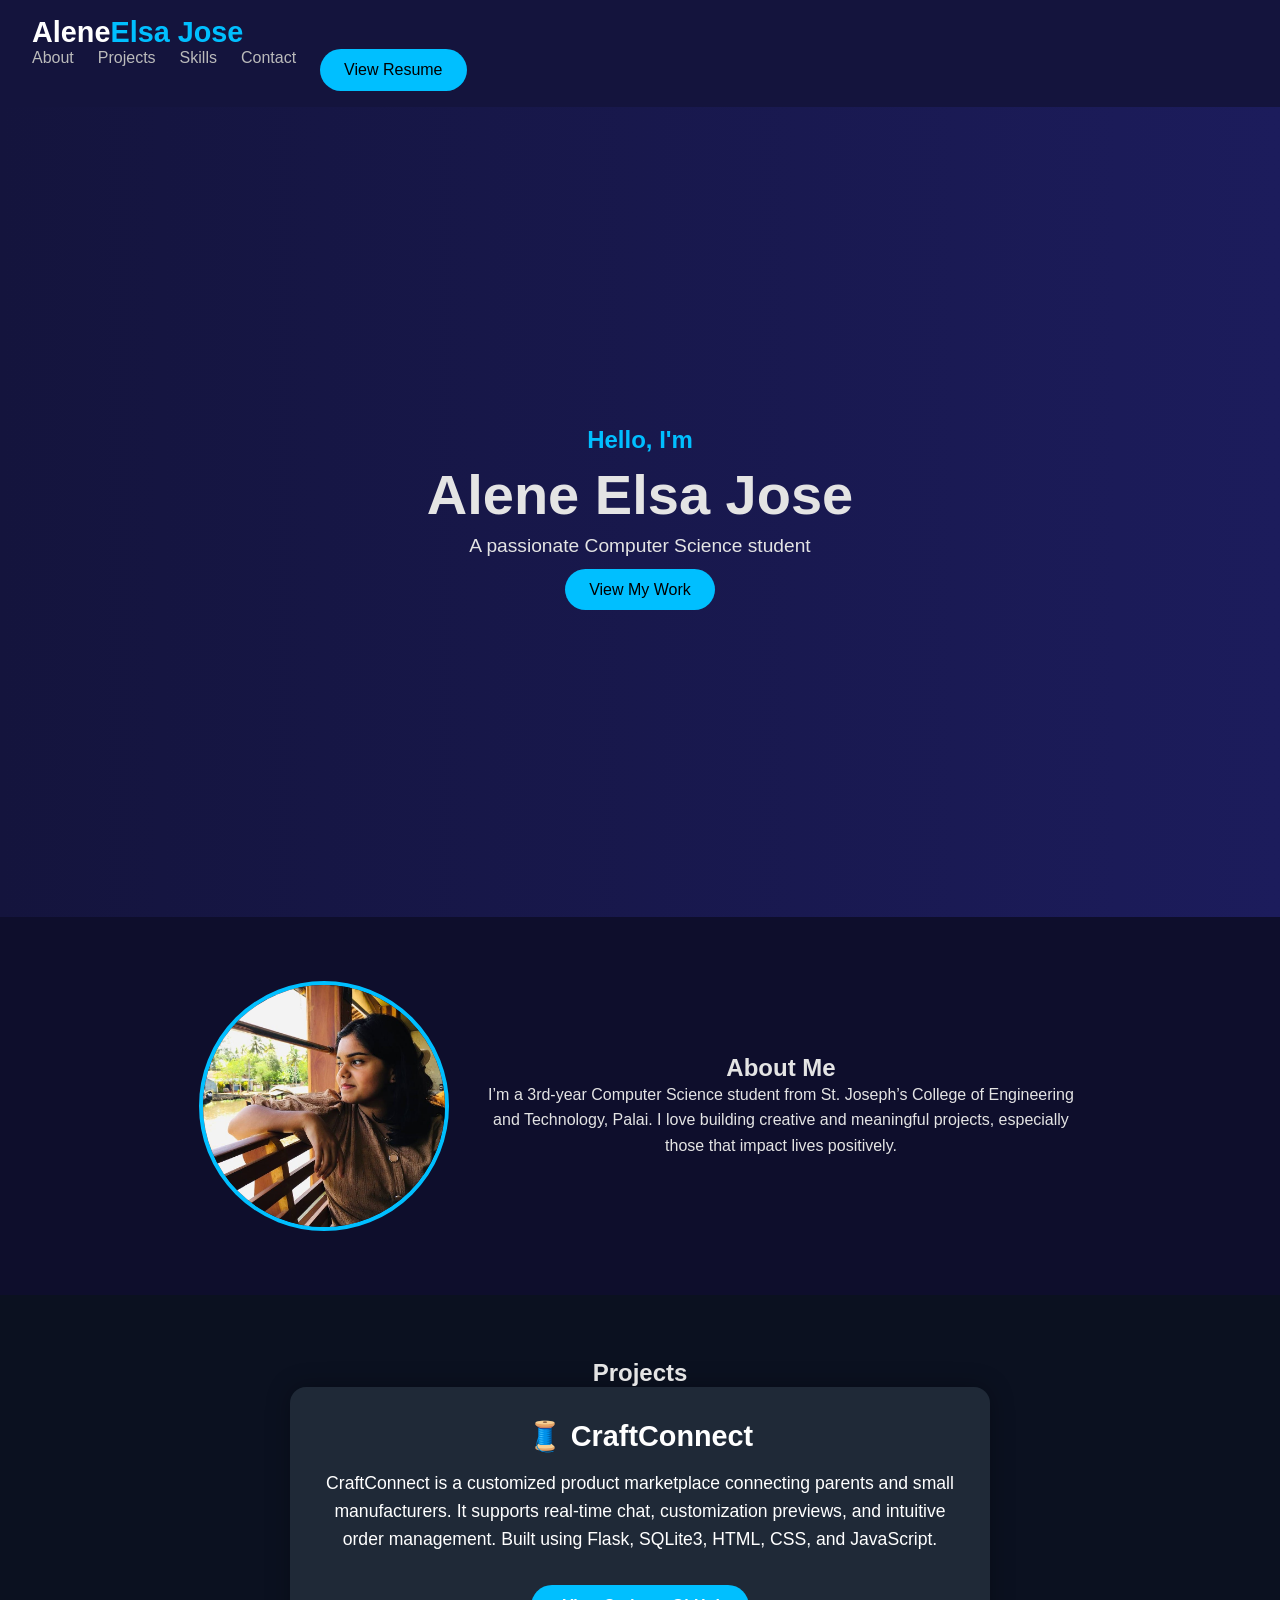
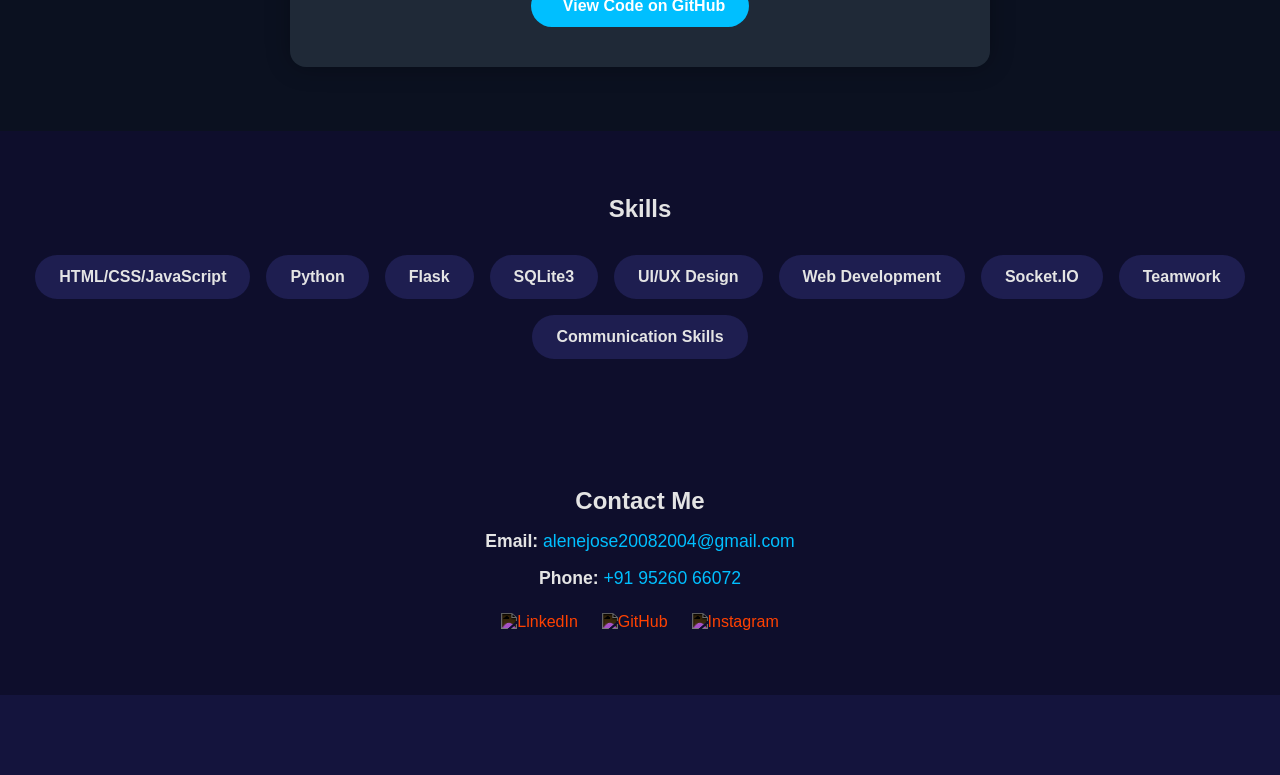
==== index.html @ 83b0acbc "Add files via upload" ====
<!DOCTYPE html>
<html lang="en">
<head>
  <meta charset="UTF-8" />
  <meta name="viewport" content="width=device-width, initial-scale=1.0" />
  <title>Alene Elsa Jose| Portfolio</title>
  <link rel="stylesheet" href="style.css" />
  <script src="script.js" defer></script>
</head>
<body>

  <header>
    <nav>
      <h1>Alene<span>Elsa Jose</span></h1>
      <ul>
        <li><a href="#about">About</a></li>
        <li><a href="#projects">Projects</a></li>
        <li><a href="#skills">Skills</a></li>
        <li><a href="#contact">Contact</a></li>
        <a href="https://drive.google.com/file/d/1-S93CCtML5WO6zoN3Feo5lG9E2FnR4C9/view?usp=drive_link" target="_blank" class="btn resume-btn">
          <i class="fas fa-file-alt"></i> View Resume
        </a>
    
      </ul>
    </nav>
  </header>

  <section class="hero">
    <div class="hero-content">
      <h2>Hello, I'm</h2>
      <h1>Alene Elsa Jose</h1>
      <p>A passionate Computer Science student </p>
      <a href="#projects" class="btn">View My Work</a>
    </div>
  </section>

  <section id="about" class="section about">
    <div class="content">
      <img src="assests/profile.png" alt="Profile" />
      <div>
        <h2>About Me</h2>
        <p>I’m a 3rd-year Computer Science student from St. Joseph’s College of Engineering and Technology, Palai. I love building creative and meaningful projects, especially those that impact lives positively.</p>
      </div>
    </div>
  </section>

  <section id="projects" class="section projects">
    <h2>Projects</h2>
    <div class="project-card">
      <h3>🧵 CraftConnect</h3>
      <p>
        CraftConnect is a customized product marketplace connecting parents and small manufacturers.
        It supports real-time chat, customization previews, and intuitive order management. Built using Flask, SQLite3, HTML, CSS, and JavaScript.
      </p>
      <div class="project-buttons">
        <a href="https://github.com/aleneelsa/craftconnect_website" target="_blank" class="btn">
          <i class="fab fa-github"></i> View Code on GitHub
        </a>
        <!-- Optional: If hosted live -->
        <!-- <a href="https://your-live-link.com" target="_blank" class="btn">
          <i class="fas fa-globe"></i> Live Demo
        </a> -->
      </div>
    </div>
  </section>
  

  <section id="skills" class="section skills">
    <h2>Skills</h2>
    <ul>
      
      <li>HTML/CSS/JavaScript</li>
      <li>Python</li>

      <li>Flask</li>
      <li>SQLite3</li>
      <li>UI/UX Design</li>
      <li>Web Development</li>
      <li>Socket.IO</li>
      <li>Teamwork</li>
      <li>Communication Skills</li>

    </ul>
  </section>

  <section id="contact" class="section contact">
    <h2>Contact Me</h2>
    <div class="contact-info">
      <p><strong>Email:</strong> <a href="mailto:your-email@example.com">alenejose20082004@gmail.com</a></p>
      <p><strong>Phone:</strong> <a href="tel:+919999999999">+91 95260 66072</a></p>
      <div class="contact-icons">
        <a href="https://www.linkedin.com/in/alene-elsa-jose-287001280/" target="_blank" title="LinkedIn">
          <img src="https://cdn.jsdelivr.net/gh/simple-icons/simple-icons/icons/linkedin.svg" alt="LinkedIn" />
        </a>
        <a href="https://github.com/aleneelsa" target="_blank" title="GitHub">
          <img src="https://cdn.jsdelivr.net/gh/simple-icons/simple-icons/icons/github.svg" alt="GitHub" />
        </a>
        <a href="https://instagram.com/alene_ej" target="_blank" title="Instagram">
          <img src="https://cdn.jsdelivr.net/gh/simple-icons/simple-icons/icons/instagram.svg" alt="Instagram" />
        </a>
      </div>
    </div>
  </section>
  

  <footer>
   
    <div class="socials">
      
    </div>
  </footer>

</body>
</html>
---- style.css ----
* {
  margin: 0;
  padding: 0;
  box-sizing: border-box;
  font-family: 'Segoe UI', sans-serif;
}

body {
  background-color: #0e0e2c;
  color: #e4e4e4;
  scroll-behavior: smooth;
}

header {
  background: #14143d;
  padding: 1rem 2rem;
  display: flex;
  justify-content: space-between;
  align-items: center;
  position: sticky;
  top: 0;
  z-index: 1000;
}

nav h1 {
  font-size: 1.8rem;
  color: #fff;
}

nav h1 span {
  color: #00bfff;
}

nav ul {
  list-style: none;
  display: flex;
  gap: 1.5rem;
}

nav ul li a {
  text-decoration: none;
  color: #bbb;
  transition: 0.3s;
}

nav ul li a:hover {
  color: #00bfff;
}

.hero {
  display: flex;
  justify-content: center;
  align-items: center;
  height: 90vh;
  text-align: center;
  padding: 2rem;
  background: linear-gradient(to right, #14143d, #1c1c5c);
}

.hero-content h2 {
  font-size: 1.5rem;
  color: #00bfff;
}

.hero-content h1 {
  font-size: 3.5rem;
  margin: 0.5rem 0;
}

.hero-content p {
  font-size: 1.2rem;
  margin-bottom: 1.5rem;
}

.btn {
  background: #00bfff;
  padding: 0.75rem 1.5rem;
  color: #000;
  text-decoration: none;
  border-radius: 25px;
  transition: 0.3s;
}

.btn:hover {
  background: #009acc;
}

.section {
  padding: 4rem 2rem;
  text-align: center;
}

.about .content {
  display: flex;
  flex-wrap: wrap;
  justify-content: center;
  gap: 2rem;
  align-items: center;
}

.about img {
  width: 250px;
  height: 250px;
  border-radius: 50%;
  object-fit: cover;
  border: 4px solid #00bfff;
}

.about p {
  max-width: 600px;
  line-height: 1.6;
}

.section.projects {
  background: #0b1120;
  padding: 4rem 2rem;
  text-align: center;
}

.project-card {
  background: #1f2937;
  border-radius: 1rem;
  padding: 2rem;
  max-width: 700px;
  margin: auto;
  box-shadow: 0 0 25px rgba(0, 0, 0, 0.3);
  color: #fff;
}

.project-card h3 {
  font-size: 1.8rem;
  margin-bottom: 1rem;
}

.project-card p {
  font-size: 1.1rem;
  margin-bottom: 1.5rem;
  line-height: 1.6;
}

.project-buttons .btn {
  display: inline-block;
  margin: 0.5rem;
  padding: 0.75rem 1.5rem;
  background: #00bfff;
  color: #fff;
  border-radius: 30px;
  font-weight: bold;
  text-decoration: none;
  transition: background 0.3s;
}

.project-buttons .btn:hover {
  background: #007acc;
}

.project-buttons i {
  margin-right: 8px;
}


.skills ul {
  list-style: none;
  display: flex;
  flex-wrap: wrap;
  justify-content: center;
  gap: 1rem;
  margin-top: 2rem;
}

.skills li {
  background: #1e1e50;
  padding: 0.8rem 1.5rem;
  border-radius: 25px;
  font-weight: bold;
}

.contact form {
  display: flex;
  flex-direction: column;
  gap: 1rem;
  max-width: 500px;
  margin: 2rem auto;
}

.contact input, .contact textarea {
  padding: 0.75rem;
  border: none;
  border-radius: 8px;
  outline: none;
}

.contact button {
  background: #00bfff;
  color: #000;
  border: none;
  padding: 0.75rem;
  border-radius: 8px;
  font-weight: bold;
  cursor: pointer;
  transition: 0.3s;
}

.contact button:hover {
  background: #009acc;
}

footer {
  padding: 2rem;
  background: #14143d;
  text-align: center;
}

.socials {
  margin-top: 1rem;
}

.socials a {
  margin: 0 1rem;
  color: #00bfff;
  text-decoration: none;
}

.contact-info p {
  margin: 1rem 0;
  font-size: 1.1rem;
}

.contact-info a {
  color: #00bfff;
  text-decoration: none;
}

.contact-icons {
  margin-top: 1.5rem;
  display: flex;
  justify-content: center;
  gap: 1.5rem;
}

.contact-icons a img {
  width: 35px;
  height: 35px;
  filter: invert(100%);
  transition: transform 0.3s, filter 0.3s;
}

.contact-icons a:hover img {
  transform: scale(1.2);
  filter: invert(56%) sepia(80%) saturate(2763%) hue-rotate(171deg) brightness(104%) contrast(101%);
}
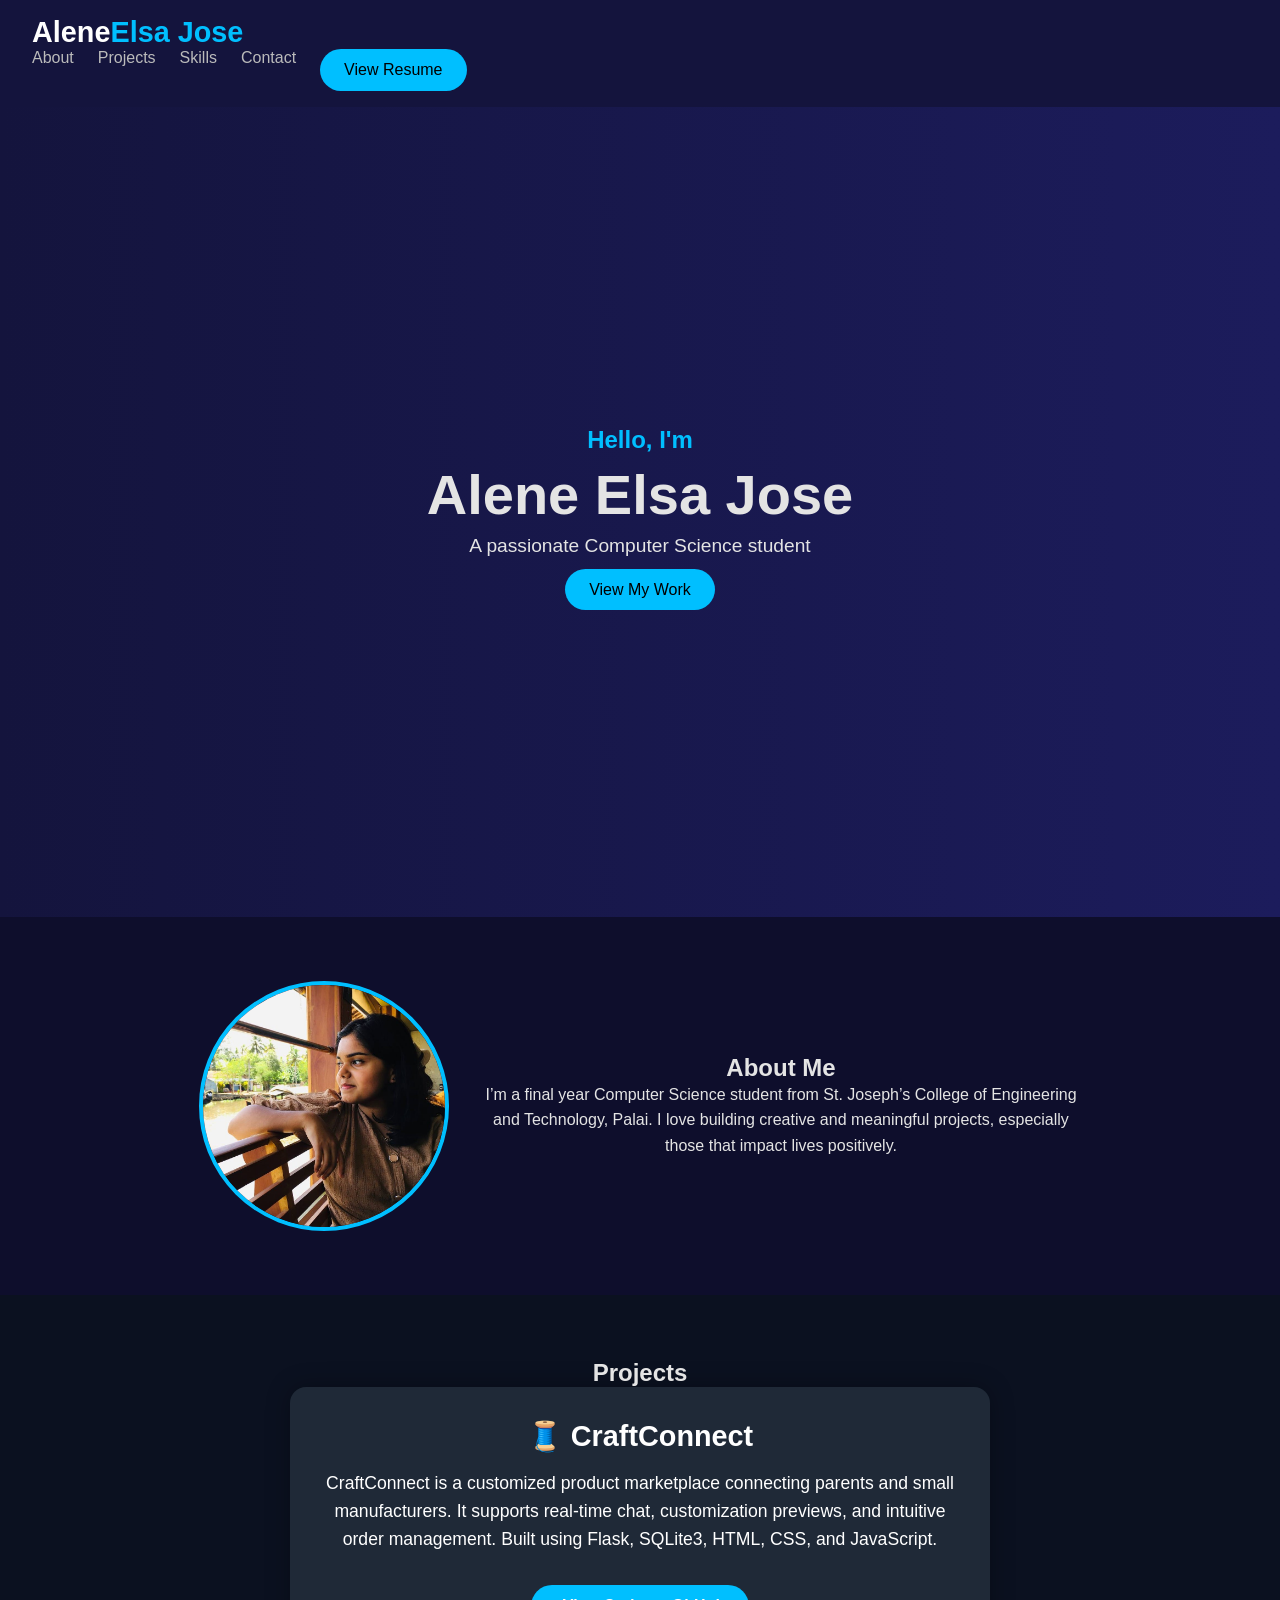
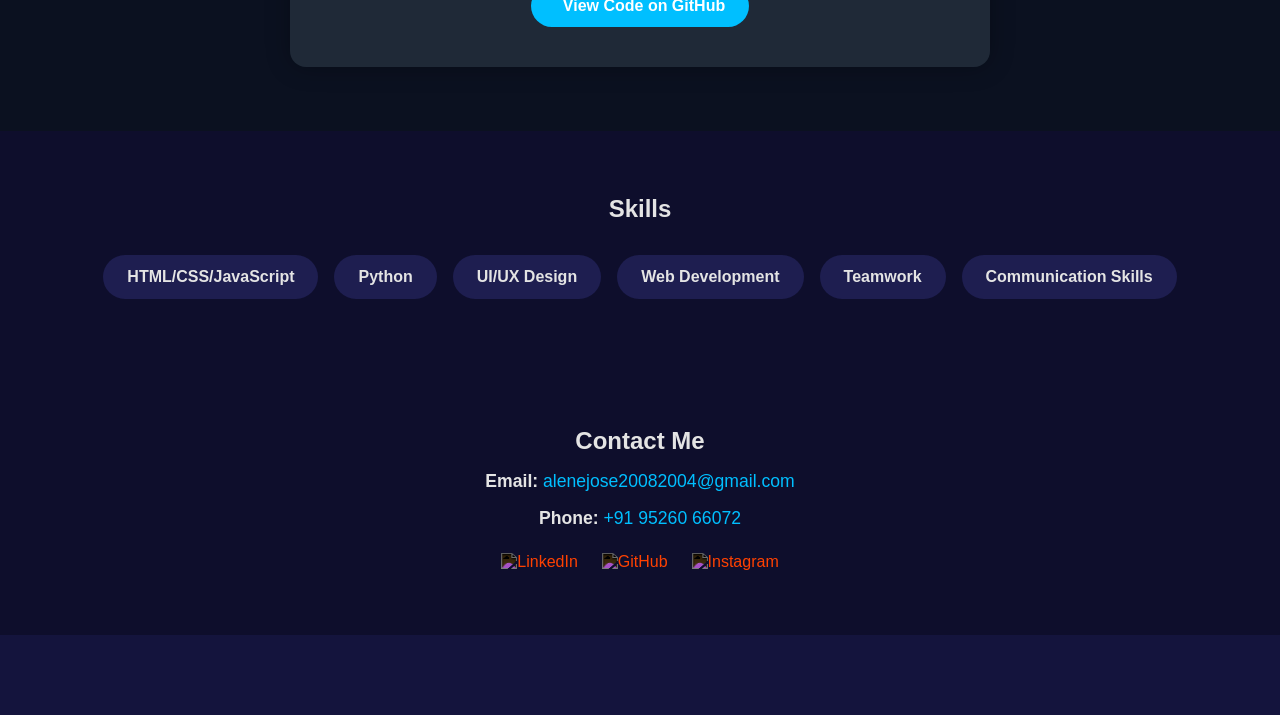
==== commit e5116250: "Update index.html" ====
--- a/index.html
+++ b/index.html
@@ -39,7 +39,7 @@
       <img src="assests/profile.png" alt="Profile" />
       <div>
         <h2>About Me</h2>
-        <p>I’m a 3rd-year Computer Science student from St. Joseph’s College of Engineering and Technology, Palai. I love building creative and meaningful projects, especially those that impact lives positively.</p>
+        <p>I’m a final year Computer Science student from St. Joseph’s College of Engineering and Technology, Palai. I love building creative and meaningful projects, especially those that impact lives positively.</p>
       </div>
     </div>
   </section>
@@ -71,12 +71,8 @@
       
       <li>HTML/CSS/JavaScript</li>
       <li>Python</li>
-
-      <li>Flask</li>
-      <li>SQLite3</li>
       <li>UI/UX Design</li>
       <li>Web Development</li>
-      <li>Socket.IO</li>
       <li>Teamwork</li>
       <li>Communication Skills</li>
 
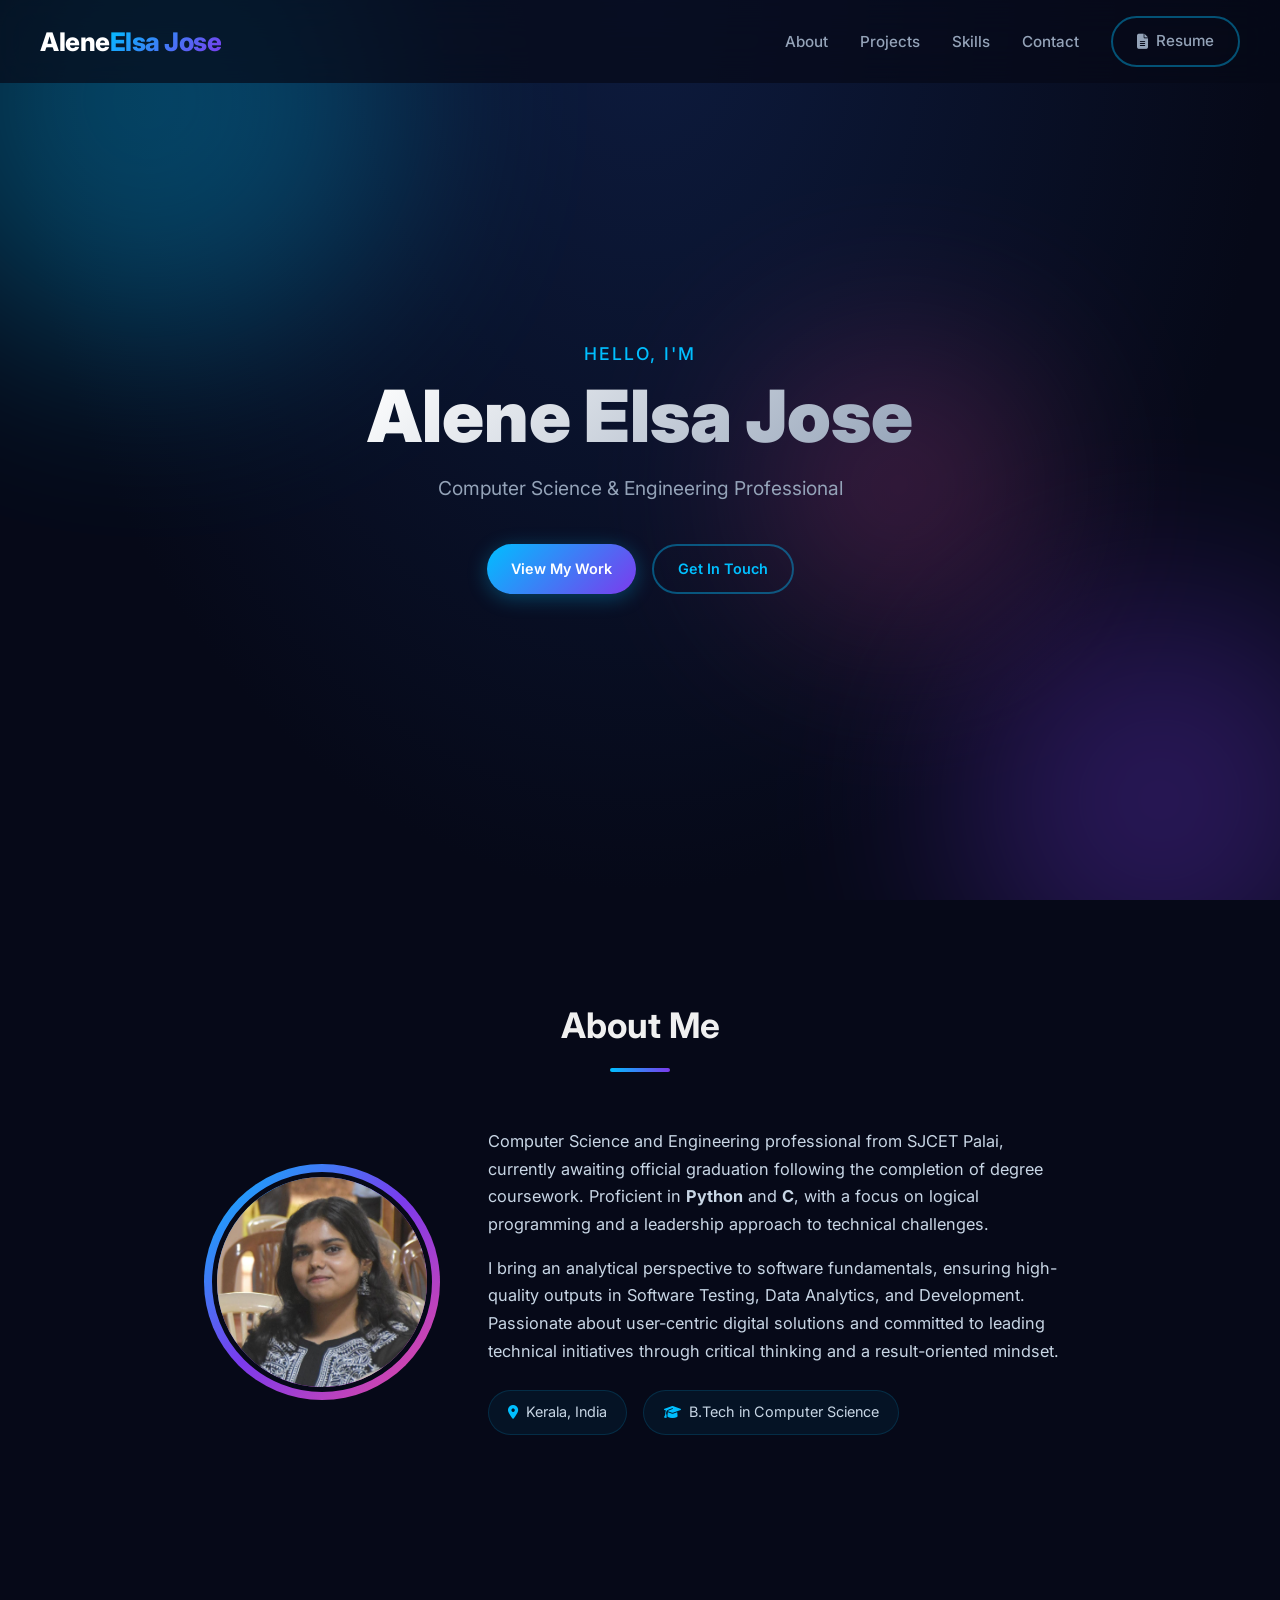
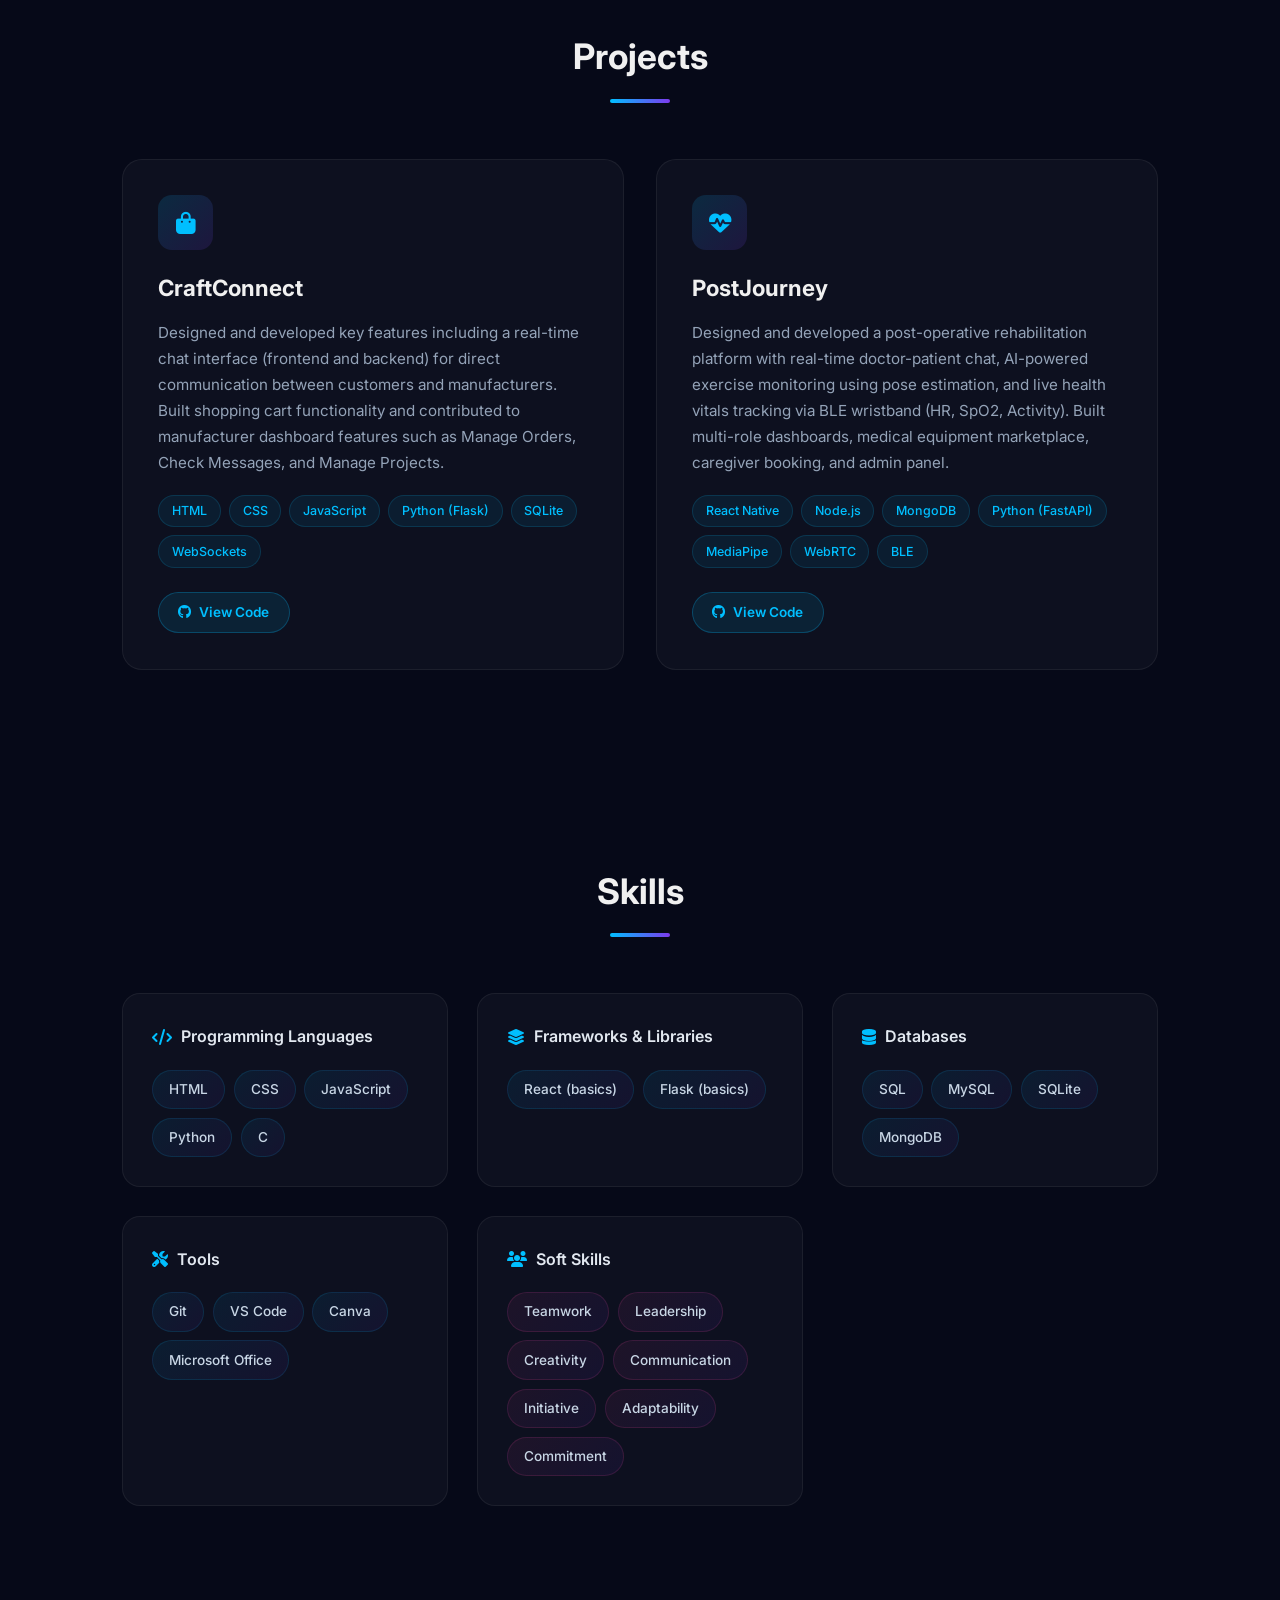
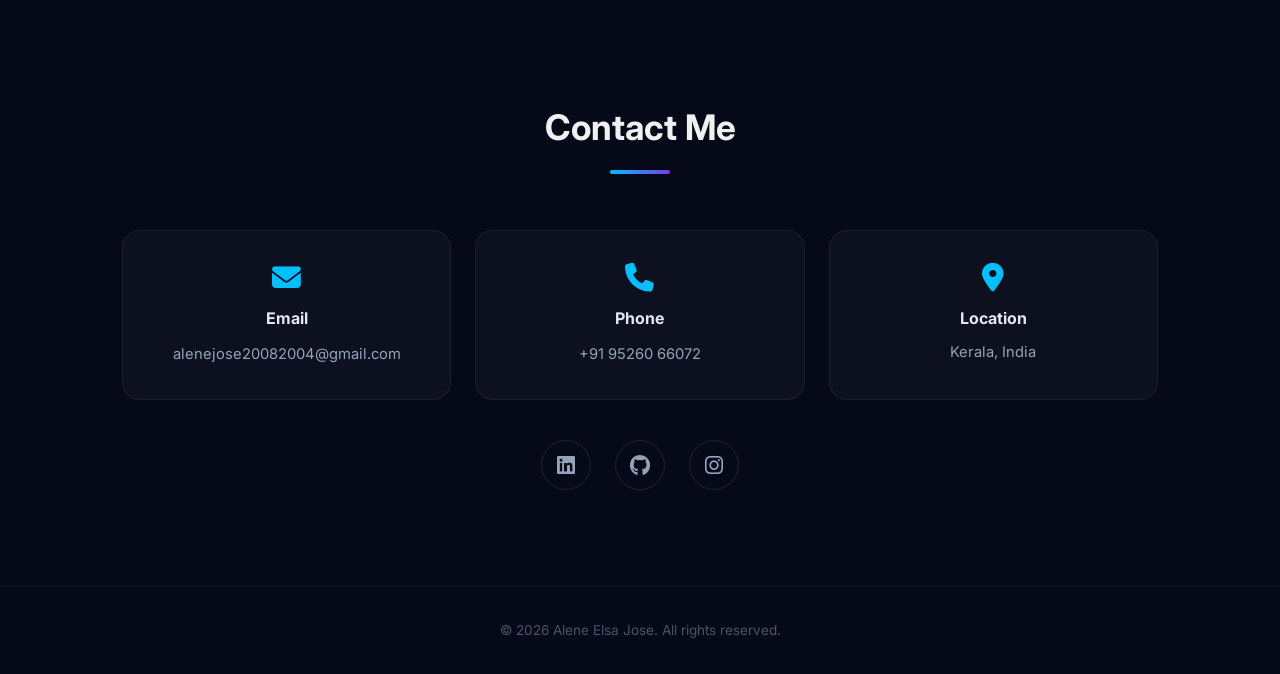
==== commit f2eb66a2: "Add files via upload" ====
--- a/index.html
+++ b/index.html
@@ -1,110 +1,216 @@
-<!DOCTYPE html>
-<html lang="en">
-<head>
-  <meta charset="UTF-8" />
-  <meta name="viewport" content="width=device-width, initial-scale=1.0" />
-  <title>Alene Elsa Jose| Portfolio</title>
-  <link rel="stylesheet" href="style.css" />
-  <script src="script.js" defer></script>
-</head>
-<body>
-
-  <header>
-    <nav>
-      <h1>Alene<span>Elsa Jose</span></h1>
-      <ul>
-        <li><a href="#about">About</a></li>
-        <li><a href="#projects">Projects</a></li>
-        <li><a href="#skills">Skills</a></li>
-        <li><a href="#contact">Contact</a></li>
-        <a href="https://drive.google.com/file/d/1-S93CCtML5WO6zoN3Feo5lG9E2FnR4C9/view?usp=drive_link" target="_blank" class="btn resume-btn">
-          <i class="fas fa-file-alt"></i> View Resume
-        </a>
-    
-      </ul>
-    </nav>
-  </header>
-
-  <section class="hero">
-    <div class="hero-content">
-      <h2>Hello, I'm</h2>
-      <h1>Alene Elsa Jose</h1>
-      <p>A passionate Computer Science student </p>
-      <a href="#projects" class="btn">View My Work</a>
-    </div>
-  </section>
-
-  <section id="about" class="section about">
-    <div class="content">
-      <img src="assests/profile.png" alt="Profile" />
-      <div>
-        <h2>About Me</h2>
-        <p>I’m a final year Computer Science student from St. Joseph’s College of Engineering and Technology, Palai. I love building creative and meaningful projects, especially those that impact lives positively.</p>
-      </div>
-    </div>
-  </section>
-
-  <section id="projects" class="section projects">
-    <h2>Projects</h2>
-    <div class="project-card">
-      <h3>🧵 CraftConnect</h3>
-      <p>
-        CraftConnect is a customized product marketplace connecting parents and small manufacturers.
-        It supports real-time chat, customization previews, and intuitive order management. Built using Flask, SQLite3, HTML, CSS, and JavaScript.
-      </p>
-      <div class="project-buttons">
-        <a href="https://github.com/aleneelsa/craftconnect_website" target="_blank" class="btn">
-          <i class="fab fa-github"></i> View Code on GitHub
-        </a>
-        <!-- Optional: If hosted live -->
-        <!-- <a href="https://your-live-link.com" target="_blank" class="btn">
-          <i class="fas fa-globe"></i> Live Demo
-        </a> -->
-      </div>
-    </div>
-  </section>
-  
-
-  <section id="skills" class="section skills">
-    <h2>Skills</h2>
-    <ul>
-      
-      <li>HTML/CSS/JavaScript</li>
-      <li>Python</li>
-      <li>UI/UX Design</li>
-      <li>Web Development</li>
-      <li>Teamwork</li>
-      <li>Communication Skills</li>
-
-    </ul>
-  </section>
-
-  <section id="contact" class="section contact">
-    <h2>Contact Me</h2>
-    <div class="contact-info">
-      <p><strong>Email:</strong> <a href="mailto:your-email@example.com">alenejose20082004@gmail.com</a></p>
-      <p><strong>Phone:</strong> <a href="tel:+919999999999">+91 95260 66072</a></p>
-      <div class="contact-icons">
-        <a href="https://www.linkedin.com/in/alene-elsa-jose-287001280/" target="_blank" title="LinkedIn">
-          <img src="https://cdn.jsdelivr.net/gh/simple-icons/simple-icons/icons/linkedin.svg" alt="LinkedIn" />
-        </a>
-        <a href="https://github.com/aleneelsa" target="_blank" title="GitHub">
-          <img src="https://cdn.jsdelivr.net/gh/simple-icons/simple-icons/icons/github.svg" alt="GitHub" />
-        </a>
-        <a href="https://instagram.com/alene_ej" target="_blank" title="Instagram">
-          <img src="https://cdn.jsdelivr.net/gh/simple-icons/simple-icons/icons/instagram.svg" alt="Instagram" />
-        </a>
-      </div>
-    </div>
-  </section>
-  
-
-  <footer>
-   
-    <div class="socials">
-      
-    </div>
-  </footer>
-
-</body>
-</html>
+<!DOCTYPE html>
+<html lang="en">
+<head>
+  <meta charset="UTF-8" />
+  <meta name="viewport" content="width=device-width, initial-scale=1.0" />
+  <title>Alene Elsa Jose | Portfolio</title>
+  <meta name="description" content="Portfolio of Alene Elsa Jose — Computer Science & Engineering professional proficient in Python, C, and full-stack web development." />
+  <link rel="preconnect" href="https://fonts.googleapis.com" />
+  <link rel="preconnect" href="https://fonts.gstatic.com" crossorigin />
+  <link href="https://fonts.googleapis.com/css2?family=Inter:wght@300;400;500;600;700;800;900&display=swap" rel="stylesheet" />
+  <link rel="stylesheet" href="https://cdnjs.cloudflare.com/ajax/libs/font-awesome/6.5.1/css/all.min.css" />
+  <link rel="stylesheet" href="style.css" />
+  <script src="script.js" defer></script>
+</head>
+<body>
+
+  <!-- ========== NAVBAR ========== -->
+  <header id="navbar">
+    <nav>
+      <a href="#" class="logo">Alene<span>Elsa Jose</span></a>
+      <button class="menu-toggle" id="menuToggle" aria-label="Toggle navigation">
+        <span></span><span></span><span></span>
+      </button>
+      <ul class="nav-links" id="navLinks">
+        <li><a href="#about">About</a></li>
+        <li><a href="#projects">Projects</a></li>
+        <li><a href="#skills">Skills</a></li>
+        <li><a href="#contact">Contact</a></li>
+        <li>
+          <a href="https://drive.google.com/file/d/1IJh0894tIEcvZ2njQFmflR6edYBvdV3q/view?usp=drive_link" target="_blank" class="btn btn-outline resume-btn">
+            <i class="fas fa-file-alt"></i> Resume
+          </a>
+        </li>
+      </ul>
+    </nav>
+  </header>
+
+  <!-- ========== HERO ========== -->
+  <section class="hero">
+    <div class="hero-bg-shapes">
+      <div class="shape shape-1"></div>
+      <div class="shape shape-2"></div>
+      <div class="shape shape-3"></div>
+    </div>
+    <div class="hero-content reveal">
+      <p class="hero-greeting">Hello, I'm</p>
+      <h1>Alene Elsa Jose</h1>
+      <p class="hero-tagline">Computer Science &amp; Engineering Professional</p>
+      <div class="hero-buttons">
+        <a href="#projects" class="btn btn-primary">View My Work</a>
+        <a href="#contact" class="btn btn-outline">Get In Touch</a>
+      </div>
+    </div>
+  </section>
+
+  <!-- ========== ABOUT ========== -->
+  <section id="about" class="section about">
+    <div class="section-header reveal">
+      <h2>About Me</h2>
+      <div class="section-line"></div>
+    </div>
+    <div class="about-content reveal">
+      <div class="about-image-wrapper">
+        <div class="about-image-ring"></div>
+        <img src="assests/IMG-20250627-WA0007.jpg" alt="Alene Elsa Jose" />
+      </div>
+      <div class="about-text">
+        <p>
+          Computer Science and Engineering professional from SJCET Palai, currently awaiting official graduation following the completion of degree coursework. Proficient in <strong>Python</strong> and <strong>C</strong>, with a focus on logical programming and a leadership approach to technical challenges.
+        </p>
+        <p>
+          I bring an analytical perspective to software fundamentals, ensuring high-quality outputs in Software Testing, Data Analytics, and Development. Passionate about user-centric digital solutions and committed to leading technical initiatives through critical thinking and a result-oriented mindset.
+        </p>
+        <div class="about-highlights">
+          <div class="highlight-item">
+            <i class="fas fa-map-marker-alt"></i>
+            <span>Kerala, India</span>
+          </div>
+          <div class="highlight-item">
+            <i class="fas fa-graduation-cap"></i>
+            <span>B.Tech in Computer Science</span>
+          </div>
+
+        </div>
+      </div>
+    </div>
+  </section>
+
+  <!-- ========== PROJECTS ========== -->
+  <section id="projects" class="section projects">
+    <div class="section-header reveal">
+      <h2>Projects</h2>
+      <div class="section-line"></div>
+    </div>
+    <div class="projects-grid">
+
+      <!-- Project 1: CraftConnect -->
+      <div class="project-card reveal">
+        <div class="project-icon"><i class="fas fa-shopping-bag"></i></div>
+        <h3>CraftConnect</h3>
+        <p>
+          Designed and developed key features including a real-time chat interface (frontend and backend) for direct communication between customers and manufacturers. Built shopping cart functionality and contributed to manufacturer dashboard features such as Manage Orders, Check Messages, and Manage Projects.
+        </p>
+        <div class="project-tech">
+          <span>HTML</span><span>CSS</span><span>JavaScript</span><span>Python (Flask)</span><span>SQLite</span><span>WebSockets</span>
+        </div>
+        <div class="project-buttons">
+          <a href="https://github.com/aleneelsa/craftconnect_website" target="_blank" class="btn btn-sm">
+            <i class="fab fa-github"></i> View Code
+          </a>
+        </div>
+      </div>
+
+      <!-- Project 2: PostJourney -->
+      <div class="project-card reveal">
+        <div class="project-icon"><i class="fas fa-heartbeat"></i></div>
+        <h3>PostJourney</h3>
+        <p>
+          Designed and developed a post-operative rehabilitation platform with real-time doctor-patient chat, AI-powered exercise monitoring using pose estimation, and live health vitals tracking via BLE wristband (HR, SpO2, Activity). Built multi-role dashboards, medical equipment marketplace, caregiver booking, and admin panel.
+        </p>
+        <div class="project-tech">
+          <span>React Native</span><span>Node.js</span><span>MongoDB</span><span>Python (FastAPI)</span><span>MediaPipe</span><span>WebRTC</span><span>BLE</span>
+        </div>
+        <div class="project-buttons">
+          <a href="https://github.com/aleneelsa" target="_blank" class="btn btn-sm">
+            <i class="fab fa-github"></i> View Code
+          </a>
+        </div>
+      </div>
+
+    </div>
+  </section>
+
+  <!-- ========== SKILLS ========== -->
+  <section id="skills" class="section skills">
+    <div class="section-header reveal">
+      <h2>Skills</h2>
+      <div class="section-line"></div>
+    </div>
+
+    <div class="skills-container reveal">
+      <!-- Technical Skills -->
+      <div class="skill-category">
+        <h3><i class="fas fa-code"></i> Programming Languages</h3>
+        <div class="skill-tags">
+          <span>HTML</span><span>CSS</span><span>JavaScript</span><span>Python</span><span>C</span>
+        </div>
+      </div>
+
+      <div class="skill-category">
+        <h3><i class="fas fa-layer-group"></i> Frameworks &amp; Libraries</h3>
+        <div class="skill-tags">
+          <span>React (basics)</span><span>Flask (basics)</span>
+        </div>
+      </div>
+
+      <div class="skill-category">
+        <h3><i class="fas fa-database"></i> Databases</h3>
+        <div class="skill-tags">
+          <span>SQL</span><span>MySQL</span><span>SQLite</span><span>MongoDB</span>
+        </div>
+      </div>
+
+      <div class="skill-category">
+        <h3><i class="fas fa-tools"></i> Tools</h3>
+        <div class="skill-tags">
+          <span>Git</span><span>VS Code</span><span>Canva</span><span>Microsoft Office</span>
+        </div>
+      </div>
+
+      <div class="skill-category">
+        <h3><i class="fas fa-users"></i> Soft Skills</h3>
+        <div class="skill-tags soft">
+          <span>Teamwork</span><span>Leadership</span><span>Creativity</span><span>Communication</span><span>Initiative</span><span>Adaptability</span><span>Commitment</span>
+        </div>
+      </div>
+    </div>
+  </section>
+
+  <!-- ========== CONTACT ========== -->
+  <section id="contact" class="section contact">
+    <div class="section-header reveal">
+      <h2>Contact Me</h2>
+      <div class="section-line"></div>
+    </div>
+    <div class="contact-content reveal">
+      <div class="contact-card">
+        <i class="fas fa-envelope"></i>
+        <h4>Email</h4>
+        <a href="mailto:alenejose20082004@gmail.com">alenejose20082004@gmail.com</a>
+      </div>
+      <div class="contact-card">
+        <i class="fas fa-phone"></i>
+        <h4>Phone</h4>
+        <a href="tel:+919526066072">+91 95260 66072</a>
+      </div>
+      <div class="contact-card">
+        <i class="fas fa-map-marker-alt"></i>
+        <h4>Location</h4>
+        <p>Kerala, India</p>
+      </div>
+    </div>
+    <div class="contact-socials reveal">
+      <a href="https://www.linkedin.com/in/alene-elsa-jose-287001280/" target="_blank" title="LinkedIn"><i class="fab fa-linkedin"></i></a>
+      <a href="https://github.com/aleneelsa" target="_blank" title="GitHub"><i class="fab fa-github"></i></a>
+      <a href="https://instagram.com/alene_ej" target="_blank" title="Instagram"><i class="fab fa-instagram"></i></a>
+    </div>
+  </section>
+
+  <!-- ========== FOOTER ========== -->
+  <footer>
+    <p>&copy; 2026 Alene Elsa Jose. All rights reserved.</p>
+  </footer>
+
+</body>
+</html>
--- a/style.css
+++ b/style.css
@@ -1,251 +1,699 @@
-* {
-  margin: 0;
-  padding: 0;
-  box-sizing: border-box;
-  font-family: 'Segoe UI', sans-serif;
-}
-
-body {
-  background-color: #0e0e2c;
-  color: #e4e4e4;
-  scroll-behavior: smooth;
-}
-
-header {
-  background: #14143d;
-  padding: 1rem 2rem;
-  display: flex;
-  justify-content: space-between;
-  align-items: center;
-  position: sticky;
-  top: 0;
-  z-index: 1000;
-}
-
-nav h1 {
-  font-size: 1.8rem;
-  color: #fff;
-}
-
-nav h1 span {
-  color: #00bfff;
-}
-
-nav ul {
-  list-style: none;
-  display: flex;
-  gap: 1.5rem;
-}
-
-nav ul li a {
-  text-decoration: none;
-  color: #bbb;
-  transition: 0.3s;
-}
-
-nav ul li a:hover {
-  color: #00bfff;
-}
-
-.hero {
-  display: flex;
-  justify-content: center;
-  align-items: center;
-  height: 90vh;
-  text-align: center;
-  padding: 2rem;
-  background: linear-gradient(to right, #14143d, #1c1c5c);
-}
-
-.hero-content h2 {
-  font-size: 1.5rem;
-  color: #00bfff;
-}
-
-.hero-content h1 {
-  font-size: 3.5rem;
-  margin: 0.5rem 0;
-}
-
-.hero-content p {
-  font-size: 1.2rem;
-  margin-bottom: 1.5rem;
-}
-
-.btn {
-  background: #00bfff;
-  padding: 0.75rem 1.5rem;
-  color: #000;
-  text-decoration: none;
-  border-radius: 25px;
-  transition: 0.3s;
-}
-
-.btn:hover {
-  background: #009acc;
-}
-
-.section {
-  padding: 4rem 2rem;
-  text-align: center;
-}
-
-.about .content {
-  display: flex;
-  flex-wrap: wrap;
-  justify-content: center;
-  gap: 2rem;
-  align-items: center;
-}
-
-.about img {
-  width: 250px;
-  height: 250px;
-  border-radius: 50%;
-  object-fit: cover;
-  border: 4px solid #00bfff;
-}
-
-.about p {
-  max-width: 600px;
-  line-height: 1.6;
-}
-
-.section.projects {
-  background: #0b1120;
-  padding: 4rem 2rem;
-  text-align: center;
-}
-
-.project-card {
-  background: #1f2937;
-  border-radius: 1rem;
-  padding: 2rem;
-  max-width: 700px;
-  margin: auto;
-  box-shadow: 0 0 25px rgba(0, 0, 0, 0.3);
-  color: #fff;
-}
-
-.project-card h3 {
-  font-size: 1.8rem;
-  margin-bottom: 1rem;
-}
-
-.project-card p {
-  font-size: 1.1rem;
-  margin-bottom: 1.5rem;
-  line-height: 1.6;
-}
-
-.project-buttons .btn {
-  display: inline-block;
-  margin: 0.5rem;
-  padding: 0.75rem 1.5rem;
-  background: #00bfff;
-  color: #fff;
-  border-radius: 30px;
-  font-weight: bold;
-  text-decoration: none;
-  transition: background 0.3s;
-}
-
-.project-buttons .btn:hover {
-  background: #007acc;
-}
-
-.project-buttons i {
-  margin-right: 8px;
-}
-
-
-.skills ul {
-  list-style: none;
-  display: flex;
-  flex-wrap: wrap;
-  justify-content: center;
-  gap: 1rem;
-  margin-top: 2rem;
-}
-
-.skills li {
-  background: #1e1e50;
-  padding: 0.8rem 1.5rem;
-  border-radius: 25px;
-  font-weight: bold;
-}
-
-.contact form {
-  display: flex;
-  flex-direction: column;
-  gap: 1rem;
-  max-width: 500px;
-  margin: 2rem auto;
-}
-
-.contact input, .contact textarea {
-  padding: 0.75rem;
-  border: none;
-  border-radius: 8px;
-  outline: none;
-}
-
-.contact button {
-  background: #00bfff;
-  color: #000;
-  border: none;
-  padding: 0.75rem;
-  border-radius: 8px;
-  font-weight: bold;
-  cursor: pointer;
-  transition: 0.3s;
-}
-
-.contact button:hover {
-  background: #009acc;
-}
-
-footer {
-  padding: 2rem;
-  background: #14143d;
-  text-align: center;
-}
-
-.socials {
-  margin-top: 1rem;
-}
-
-.socials a {
-  margin: 0 1rem;
-  color: #00bfff;
-  text-decoration: none;
-}
-
-.contact-info p {
-  margin: 1rem 0;
-  font-size: 1.1rem;
-}
-
-.contact-info a {
-  color: #00bfff;
-  text-decoration: none;
-}
-
-.contact-icons {
-  margin-top: 1.5rem;
-  display: flex;
-  justify-content: center;
-  gap: 1.5rem;
-}
-
-.contact-icons a img {
-  width: 35px;
-  height: 35px;
-  filter: invert(100%);
-  transition: transform 0.3s, filter 0.3s;
-}
-
-.contact-icons a:hover img {
-  transform: scale(1.2);
-  filter: invert(56%) sepia(80%) saturate(2763%) hue-rotate(171deg) brightness(104%) contrast(101%);
-}
+/* ===== RESET & BASE ===== */
+*,
+*::before,
+*::after {
+  margin: 0;
+  padding: 0;
+  box-sizing: border-box;
+}
+
+html {
+  scroll-behavior: smooth;
+}
+
+body {
+  font-family: 'Inter', sans-serif;
+  background: #060918;
+  color: #c8d6e5;
+  line-height: 1.7;
+  overflow-x: hidden;
+}
+
+h1, h2, h3, h4 {
+  color: #f0f0f0;
+  font-weight: 700;
+}
+
+a {
+  text-decoration: none;
+  color: inherit;
+}
+
+img {
+  max-width: 100%;
+  display: block;
+}
+
+/* ===== NAVBAR ===== */
+header {
+  position: fixed;
+  top: 0;
+  left: 0;
+  width: 100%;
+  padding: 1rem 2.5rem;
+  background: rgba(6, 9, 24, 0.7);
+  backdrop-filter: blur(18px);
+  -webkit-backdrop-filter: blur(18px);
+  z-index: 1000;
+  transition: box-shadow 0.3s, padding 0.3s;
+}
+
+header.scrolled {
+  box-shadow: 0 4px 30px rgba(0, 191, 255, 0.08);
+  padding: 0.7rem 2.5rem;
+}
+
+nav {
+  max-width: 1200px;
+  margin: 0 auto;
+  display: flex;
+  justify-content: space-between;
+  align-items: center;
+}
+
+.logo {
+  font-size: 1.6rem;
+  font-weight: 800;
+  color: #fff;
+  letter-spacing: -0.5px;
+}
+
+.logo span {
+  background: linear-gradient(135deg, #00bfff, #7c3aed);
+  -webkit-background-clip: text;
+  -webkit-text-fill-color: transparent;
+  background-clip: text;
+}
+
+.nav-links {
+  list-style: none;
+  display: flex;
+  align-items: center;
+  gap: 2rem;
+}
+
+.nav-links li a {
+  color: #94a3b8;
+  font-weight: 500;
+  font-size: 0.95rem;
+  position: relative;
+  transition: color 0.3s;
+}
+
+.nav-links li a:not(.btn)::after {
+  content: '';
+  position: absolute;
+  bottom: -4px;
+  left: 0;
+  width: 0;
+  height: 2px;
+  background: linear-gradient(90deg, #00bfff, #7c3aed);
+  transition: width 0.3s;
+}
+
+.nav-links li a:not(.btn):hover {
+  color: #fff;
+}
+
+.nav-links li a:not(.btn):hover::after {
+  width: 100%;
+}
+
+/* Mobile menu toggle */
+.menu-toggle {
+  display: none;
+  flex-direction: column;
+  gap: 5px;
+  background: none;
+  border: none;
+  cursor: pointer;
+  z-index: 1100;
+}
+
+.menu-toggle span {
+  width: 26px;
+  height: 2px;
+  background: #fff;
+  border-radius: 2px;
+  transition: 0.3s;
+}
+
+/* ===== BUTTONS ===== */
+.btn {
+  display: inline-flex;
+  align-items: center;
+  gap: 0.5rem;
+  padding: 0.65rem 1.5rem;
+  border-radius: 50px;
+  font-weight: 600;
+  font-size: 0.9rem;
+  transition: all 0.3s ease;
+  cursor: pointer;
+  border: none;
+}
+
+.btn-primary {
+  background: linear-gradient(135deg, #00bfff, #7c3aed);
+  color: #fff;
+  box-shadow: 0 4px 20px rgba(0, 191, 255, 0.3);
+}
+
+.btn-primary:hover {
+  transform: translateY(-2px);
+  box-shadow: 0 8px 30px rgba(0, 191, 255, 0.45);
+}
+
+.btn-outline {
+  background: transparent;
+  color: #00bfff;
+  border: 2px solid rgba(0, 191, 255, 0.4);
+}
+
+.btn-outline:hover {
+  background: rgba(0, 191, 255, 0.1);
+  border-color: #00bfff;
+  transform: translateY(-2px);
+}
+
+.btn-sm {
+  padding: 0.5rem 1.2rem;
+  font-size: 0.85rem;
+  background: rgba(0, 191, 255, 0.1);
+  color: #00bfff;
+  border: 1px solid rgba(0, 191, 255, 0.25);
+  border-radius: 50px;
+}
+
+.btn-sm:hover {
+  background: rgba(0, 191, 255, 0.2);
+  transform: translateY(-1px);
+}
+
+/* ===== HERO ===== */
+.hero {
+  min-height: 100vh;
+  display: flex;
+  justify-content: center;
+  align-items: center;
+  text-align: center;
+  padding: 6rem 2rem 4rem;
+  position: relative;
+  overflow: hidden;
+  background: radial-gradient(ellipse at 50% 0%, #0d1b3e 0%, #060918 70%);
+}
+
+.hero-bg-shapes {
+  position: absolute;
+  inset: 0;
+  pointer-events: none;
+}
+
+.shape {
+  position: absolute;
+  border-radius: 50%;
+  filter: blur(100px);
+  opacity: 0.3;
+}
+
+.shape-1 {
+  width: 500px;
+  height: 500px;
+  background: #00bfff;
+  top: -150px;
+  left: -100px;
+  animation: float 8s ease-in-out infinite;
+}
+
+.shape-2 {
+  width: 400px;
+  height: 400px;
+  background: #7c3aed;
+  bottom: -100px;
+  right: -80px;
+  animation: float 10s ease-in-out infinite reverse;
+}
+
+.shape-3 {
+  width: 250px;
+  height: 250px;
+  background: #ec4899;
+  top: 40%;
+  right: 20%;
+  animation: float 12s ease-in-out infinite;
+}
+
+@keyframes float {
+  0%, 100% { transform: translate(0, 0); }
+  25% { transform: translate(30px, -20px); }
+  50% { transform: translate(-20px, 30px); }
+  75% { transform: translate(20px, 20px); }
+}
+
+.hero-content {
+  position: relative;
+  z-index: 1;
+}
+
+.hero-greeting {
+  font-size: 1.1rem;
+  color: #00bfff;
+  font-weight: 500;
+  letter-spacing: 2px;
+  text-transform: uppercase;
+  margin-bottom: 0.5rem;
+}
+
+.hero-content h1 {
+  font-size: clamp(2.5rem, 6vw, 4.5rem);
+  font-weight: 900;
+  line-height: 1.1;
+  margin-bottom: 1rem;
+  background: linear-gradient(135deg, #ffffff 0%, #94a3b8 100%);
+  -webkit-background-clip: text;
+  -webkit-text-fill-color: transparent;
+  background-clip: text;
+}
+
+.hero-tagline {
+  font-size: 1.2rem;
+  color: #94a3b8;
+  margin-bottom: 2.5rem;
+  font-weight: 400;
+}
+
+.hero-buttons {
+  display: flex;
+  gap: 1rem;
+  justify-content: center;
+  flex-wrap: wrap;
+}
+
+/* ===== SECTION COMMON ===== */
+.section {
+  padding: 6rem 2rem;
+  max-width: 1100px;
+  margin: 0 auto;
+}
+
+.section-header {
+  text-align: center;
+  margin-bottom: 3.5rem;
+}
+
+.section-header h2 {
+  font-size: 2.2rem;
+  margin-bottom: 0.75rem;
+}
+
+.section-line {
+  width: 60px;
+  height: 4px;
+  background: linear-gradient(90deg, #00bfff, #7c3aed);
+  border-radius: 2px;
+  margin: 0 auto;
+}
+
+/* ===== REVEAL ANIMATION ===== */
+.reveal {
+  opacity: 0;
+  transform: translateY(40px);
+  transition: opacity 0.8s cubic-bezier(0.16, 1, 0.3, 1), transform 0.8s cubic-bezier(0.16, 1, 0.3, 1);
+}
+
+.reveal.visible {
+  opacity: 1;
+  transform: translateY(0);
+}
+
+/* ===== ABOUT ===== */
+.about-content {
+  display: flex;
+  align-items: center;
+  gap: 3.5rem;
+  flex-wrap: wrap;
+  justify-content: center;
+}
+
+.about-image-wrapper {
+  position: relative;
+  flex-shrink: 0;
+}
+
+.about-image-ring {
+  position: absolute;
+  inset: -8px;
+  border-radius: 50%;
+  background: linear-gradient(135deg, #00bfff, #7c3aed, #ec4899);
+  z-index: 0;
+  animation: spin 6s linear infinite;
+}
+
+@keyframes spin {
+  to { transform: rotate(360deg); }
+}
+
+.about-image-wrapper img {
+  width: 220px;
+  height: 220px;
+  border-radius: 50%;
+  object-fit: cover;
+  position: relative;
+  z-index: 1;
+  border: 5px solid #060918;
+}
+
+.about-text {
+  max-width: 580px;
+  text-align: left;
+}
+
+.about-text p {
+  margin-bottom: 1rem;
+  font-size: 1.02rem;
+}
+
+.about-highlights {
+  display: flex;
+  flex-wrap: wrap;
+  gap: 1rem;
+  margin-top: 1.5rem;
+}
+
+.highlight-item {
+  display: flex;
+  align-items: center;
+  gap: 0.5rem;
+  padding: 0.6rem 1.2rem;
+  background: rgba(0, 191, 255, 0.06);
+  border: 1px solid rgba(0, 191, 255, 0.15);
+  border-radius: 50px;
+  font-size: 0.9rem;
+  color: #c8d6e5;
+}
+
+.highlight-item i {
+  color: #00bfff;
+  font-size: 0.85rem;
+}
+
+/* ===== PROJECTS ===== */
+.projects-grid {
+  display: grid;
+  grid-template-columns: repeat(auto-fit, minmax(340px, 1fr));
+  gap: 2rem;
+}
+
+.project-card {
+  background: rgba(255, 255, 255, 0.03);
+  border: 1px solid rgba(255, 255, 255, 0.06);
+  border-radius: 20px;
+  padding: 2.2rem;
+  transition: transform 0.4s ease, box-shadow 0.4s ease, border-color 0.4s ease;
+  position: relative;
+  overflow: hidden;
+}
+
+.project-card::before {
+  content: '';
+  position: absolute;
+  inset: 0;
+  background: linear-gradient(135deg, rgba(0,191,255,0.05), rgba(124,58,237,0.05));
+  opacity: 0;
+  transition: opacity 0.4s;
+}
+
+.project-card:hover {
+  transform: translateY(-6px);
+  box-shadow: 0 20px 50px rgba(0, 0, 0, 0.3);
+  border-color: rgba(0, 191, 255, 0.2);
+}
+
+.project-card:hover::before {
+  opacity: 1;
+}
+
+.project-icon {
+  width: 55px;
+  height: 55px;
+  border-radius: 14px;
+  background: linear-gradient(135deg, rgba(0,191,255,0.15), rgba(124,58,237,0.15));
+  display: flex;
+  align-items: center;
+  justify-content: center;
+  margin-bottom: 1.2rem;
+  font-size: 1.4rem;
+  color: #00bfff;
+  position: relative;
+  z-index: 1;
+}
+
+.project-card h3 {
+  font-size: 1.4rem;
+  margin-bottom: 0.8rem;
+  position: relative;
+  z-index: 1;
+}
+
+.project-card p {
+  font-size: 0.95rem;
+  color: #94a3b8;
+  margin-bottom: 1.2rem;
+  line-height: 1.7;
+  position: relative;
+  z-index: 1;
+}
+
+.project-tech {
+  display: flex;
+  flex-wrap: wrap;
+  gap: 0.5rem;
+  margin-bottom: 1.5rem;
+  position: relative;
+  z-index: 1;
+}
+
+.project-tech span {
+  padding: 0.3rem 0.8rem;
+  background: rgba(0, 191, 255, 0.08);
+  border: 1px solid rgba(0, 191, 255, 0.15);
+  border-radius: 50px;
+  font-size: 0.78rem;
+  color: #00bfff;
+  font-weight: 500;
+}
+
+.project-buttons {
+  position: relative;
+  z-index: 1;
+}
+
+/* ===== SKILLS ===== */
+.skills-container {
+  display: grid;
+  grid-template-columns: repeat(auto-fit, minmax(260px, 1fr));
+  gap: 1.8rem;
+}
+
+.skill-category {
+  background: rgba(255, 255, 255, 0.03);
+  border: 1px solid rgba(255, 255, 255, 0.06);
+  border-radius: 18px;
+  padding: 1.8rem;
+  transition: transform 0.3s, border-color 0.3s;
+}
+
+.skill-category:hover {
+  transform: translateY(-4px);
+  border-color: rgba(0, 191, 255, 0.2);
+}
+
+.skill-category h3 {
+  font-size: 1rem;
+  font-weight: 600;
+  margin-bottom: 1.2rem;
+  color: #e2e8f0;
+  display: flex;
+  align-items: center;
+  gap: 0.6rem;
+}
+
+.skill-category h3 i {
+  color: #00bfff;
+  font-size: 1rem;
+}
+
+.skill-tags {
+  display: flex;
+  flex-wrap: wrap;
+  gap: 0.55rem;
+}
+
+.skill-tags span {
+  padding: 0.45rem 1rem;
+  background: linear-gradient(135deg, rgba(0,191,255,0.08), rgba(124,58,237,0.08));
+  border: 1px solid rgba(0, 191, 255, 0.12);
+  border-radius: 50px;
+  font-size: 0.85rem;
+  font-weight: 500;
+  color: #c8d6e5;
+  transition: all 0.3s;
+}
+
+.skill-tags span:hover {
+  background: rgba(0, 191, 255, 0.15);
+  border-color: rgba(0, 191, 255, 0.3);
+  color: #fff;
+  transform: translateY(-2px);
+}
+
+.skill-tags.soft span {
+  background: linear-gradient(135deg, rgba(236,72,153,0.08), rgba(124,58,237,0.08));
+  border-color: rgba(236, 72, 153, 0.15);
+}
+
+.skill-tags.soft span:hover {
+  background: rgba(236, 72, 153, 0.15);
+  border-color: rgba(236, 72, 153, 0.3);
+}
+
+/* ===== CONTACT ===== */
+.contact {
+  text-align: center;
+}
+
+.contact-content {
+  display: grid;
+  grid-template-columns: repeat(auto-fit, minmax(220px, 1fr));
+  gap: 1.5rem;
+  margin-bottom: 2.5rem;
+}
+
+.contact-card {
+  background: rgba(255, 255, 255, 0.03);
+  border: 1px solid rgba(255, 255, 255, 0.06);
+  border-radius: 18px;
+  padding: 2rem 1.5rem;
+  transition: transform 0.3s, border-color 0.3s;
+}
+
+.contact-card:hover {
+  transform: translateY(-4px);
+  border-color: rgba(0, 191, 255, 0.2);
+}
+
+.contact-card i {
+  font-size: 1.8rem;
+  color: #00bfff;
+  margin-bottom: 0.8rem;
+}
+
+.contact-card h4 {
+  font-size: 1rem;
+  margin-bottom: 0.5rem;
+  color: #e2e8f0;
+}
+
+.contact-card a,
+.contact-card p {
+  color: #94a3b8;
+  font-size: 0.92rem;
+  transition: color 0.3s;
+}
+
+.contact-card a:hover {
+  color: #00bfff;
+}
+
+.contact-socials {
+  display: flex;
+  justify-content: center;
+  gap: 1.5rem;
+  margin-top: 1rem;
+}
+
+.contact-socials a {
+  width: 50px;
+  height: 50px;
+  border-radius: 50%;
+  border: 1px solid rgba(255,255,255,0.1);
+  display: flex;
+  align-items: center;
+  justify-content: center;
+  font-size: 1.3rem;
+  color: #94a3b8;
+  transition: all 0.3s;
+}
+
+.contact-socials a:hover {
+  background: linear-gradient(135deg, #00bfff, #7c3aed);
+  border-color: transparent;
+  color: #fff;
+  transform: translateY(-3px);
+  box-shadow: 0 8px 25px rgba(0, 191, 255, 0.25);
+}
+
+/* ===== FOOTER ===== */
+footer {
+  text-align: center;
+  padding: 2rem;
+  border-top: 1px solid rgba(255, 255, 255, 0.05);
+  color: #475569;
+  font-size: 0.85rem;
+}
+
+/* ===== RESPONSIVE ===== */
+@media (max-width: 768px) {
+  header {
+    padding: 1rem 1.5rem;
+  }
+
+  .menu-toggle {
+    display: flex;
+  }
+
+  .nav-links {
+    position: fixed;
+    top: 0;
+    right: -100%;
+    width: 280px;
+    height: 100vh;
+    background: rgba(6, 9, 24, 0.97);
+    backdrop-filter: blur(20px);
+    flex-direction: column;
+    justify-content: center;
+    gap: 2.5rem;
+    transition: right 0.4s cubic-bezier(0.16, 1, 0.3, 1);
+    box-shadow: -10px 0 40px rgba(0,0,0,0.5);
+  }
+
+  .nav-links.active {
+    right: 0;
+  }
+
+  .menu-toggle.active span:nth-child(1) {
+    transform: rotate(45deg) translate(5px, 5px);
+  }
+
+  .menu-toggle.active span:nth-child(2) {
+    opacity: 0;
+  }
+
+  .menu-toggle.active span:nth-child(3) {
+    transform: rotate(-45deg) translate(5px, -5px);
+  }
+
+  .hero-content h1 {
+    font-size: 2.5rem;
+  }
+
+  .about-content {
+    flex-direction: column;
+    text-align: center;
+  }
+
+  .about-text {
+    text-align: center;
+  }
+
+  .about-highlights {
+    justify-content: center;
+  }
+
+  .projects-grid {
+    grid-template-columns: 1fr;
+  }
+
+  .section {
+    padding: 4rem 1.5rem;
+  }
+}
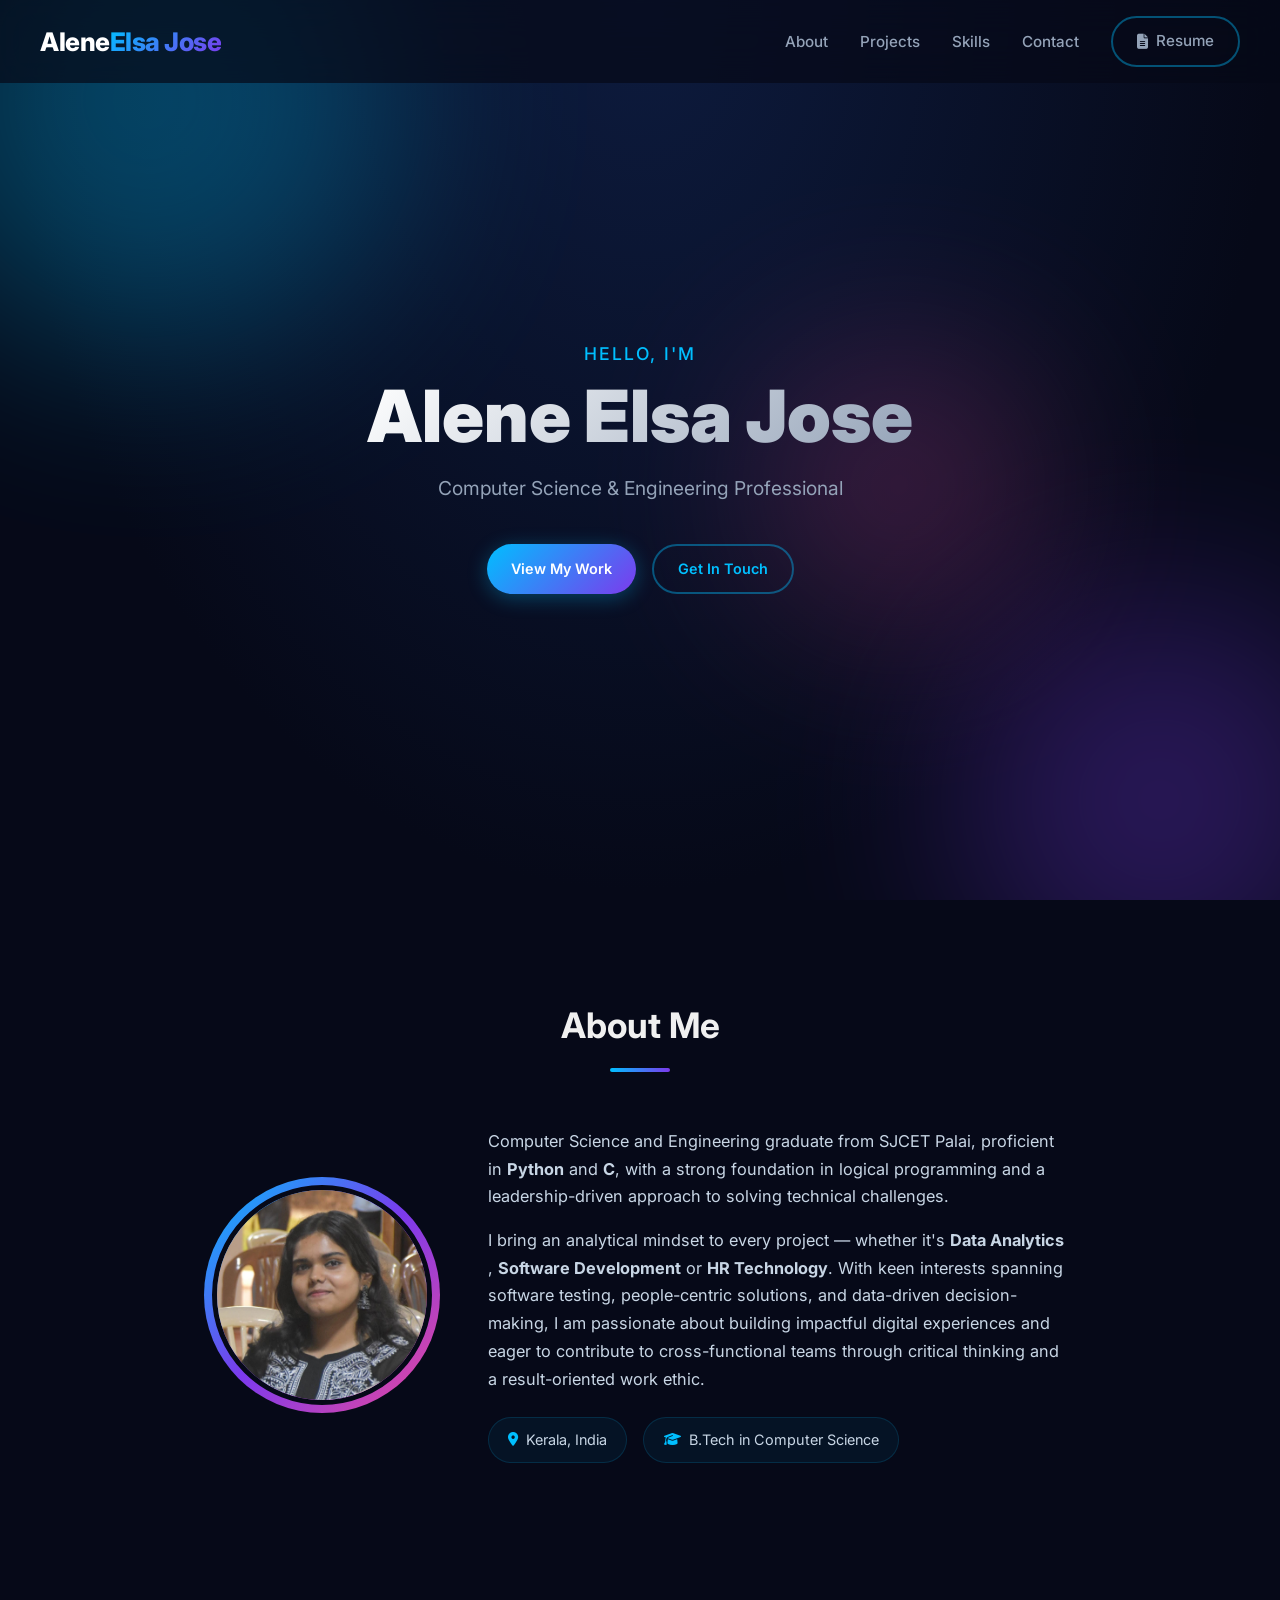
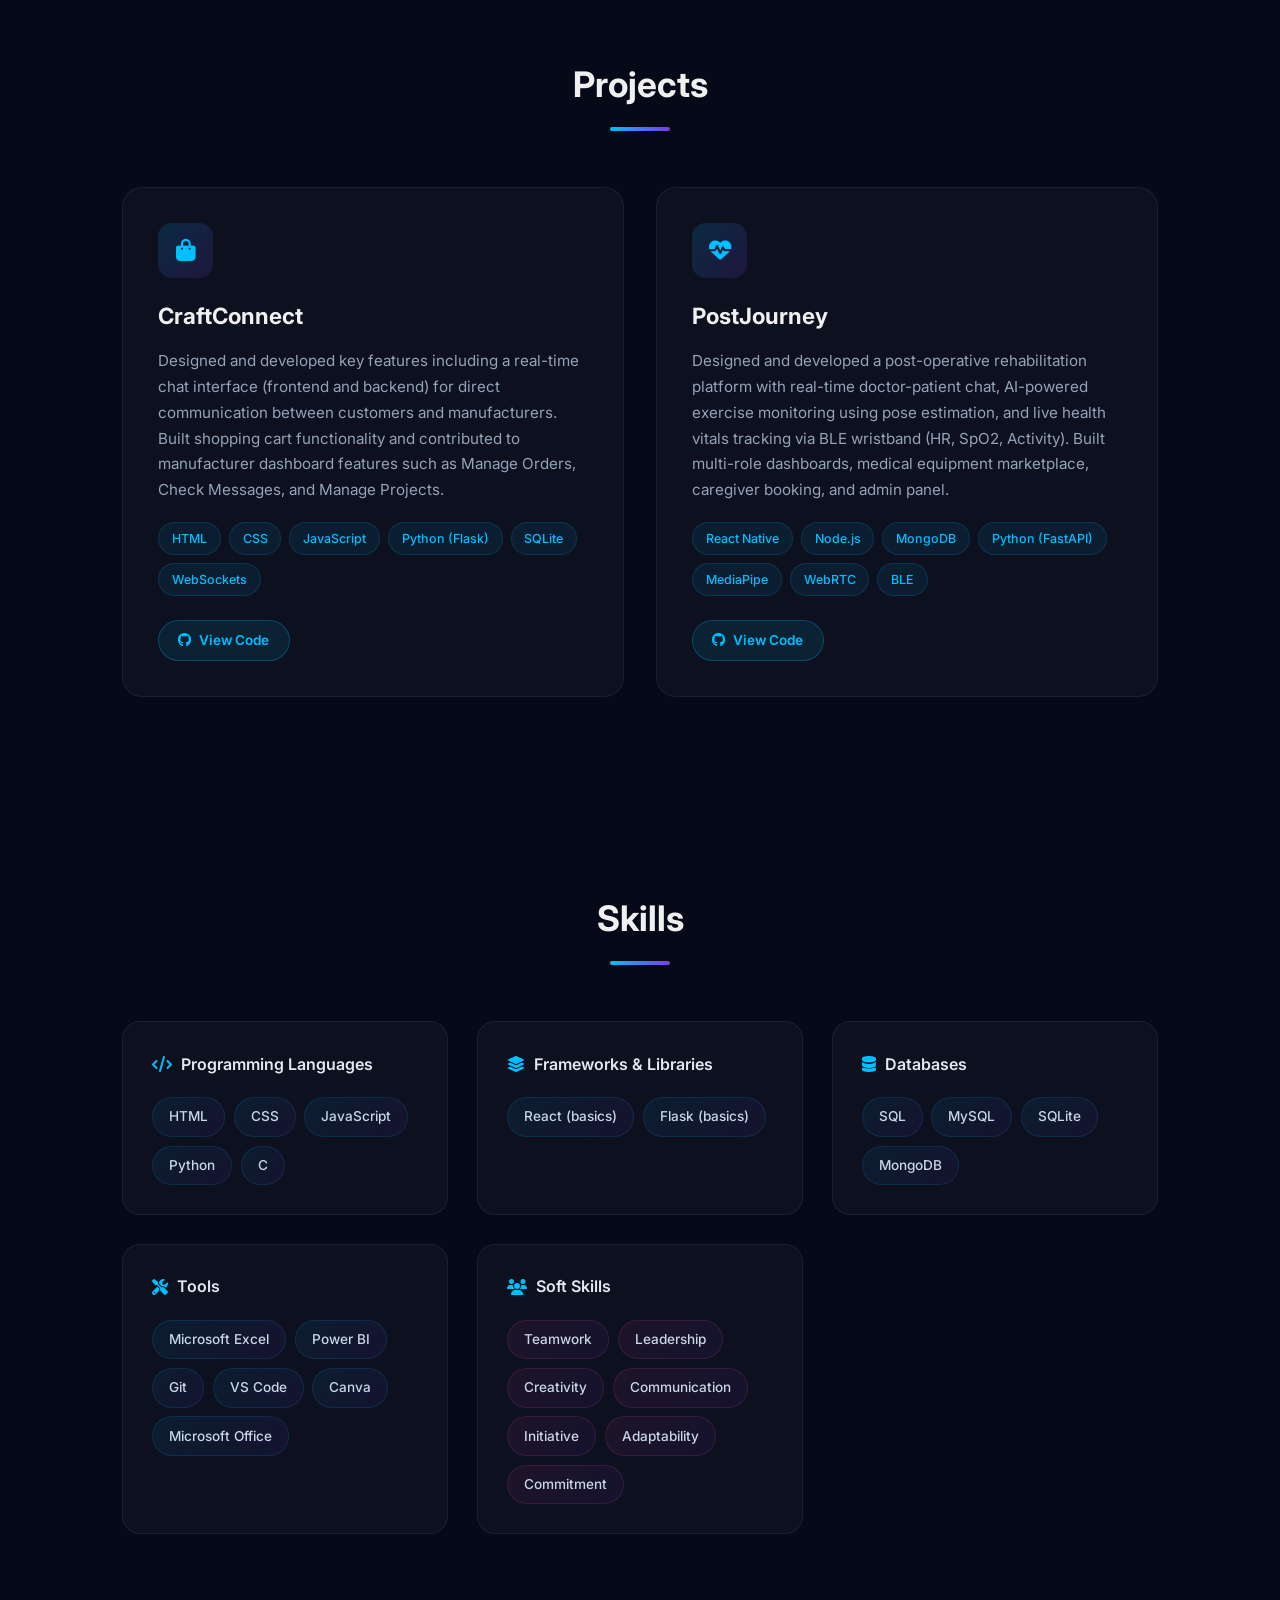
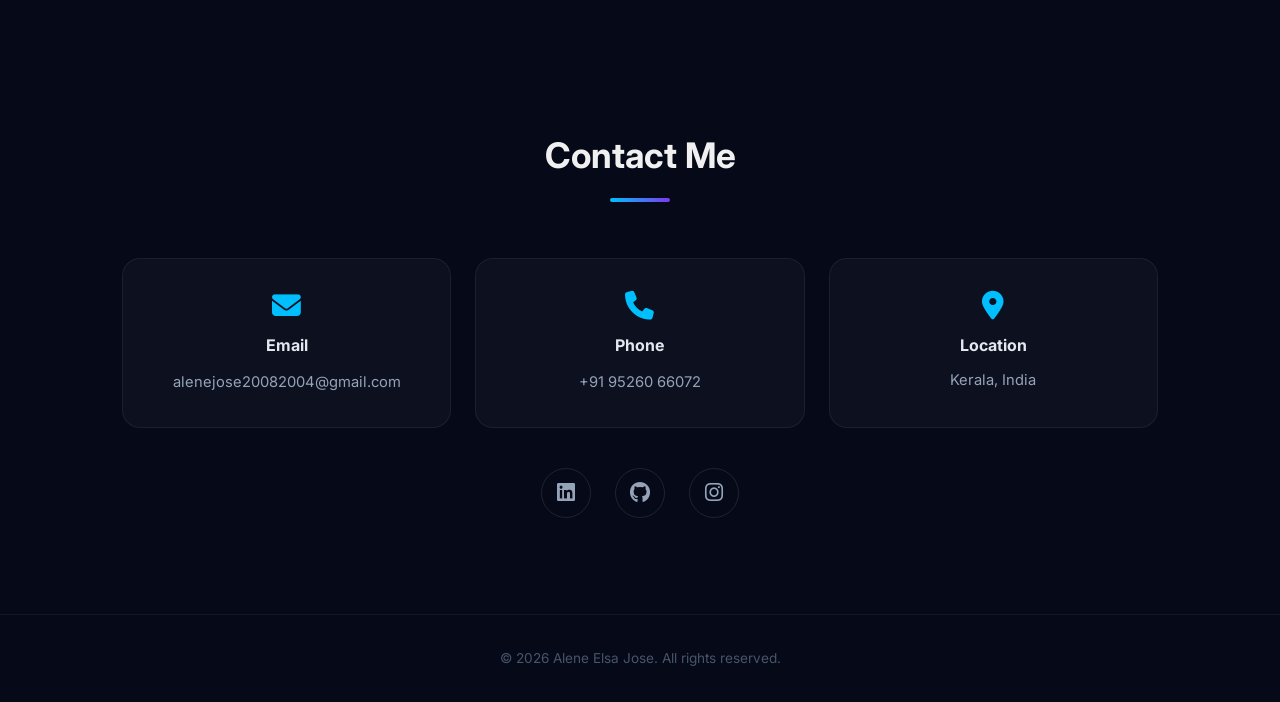
==== commit f901a880: "Revise profile and skills in index.html Updated professional description and skills section to refle" ====
--- a/index.html
+++ b/index.html
@@ -27,7 +27,7 @@
         <li><a href="#skills">Skills</a></li>
         <li><a href="#contact">Contact</a></li>
         <li>
-          <a href="https://drive.google.com/file/d/1IJh0894tIEcvZ2njQFmflR6edYBvdV3q/view?usp=drive_link" target="_blank" class="btn btn-outline resume-btn">
+          <a href="https://drive.google.com/file/d/1TRu9xg5OYhSPnCsSMMrdVNK6aWnpyWXz/view?usp=drivesdk" target="_blank" class="btn btn-outline resume-btn">
             <i class="fas fa-file-alt"></i> Resume
           </a>
         </li>
@@ -66,10 +66,10 @@
       </div>
       <div class="about-text">
         <p>
-          Computer Science and Engineering professional from SJCET Palai, currently awaiting official graduation following the completion of degree coursework. Proficient in <strong>Python</strong> and <strong>C</strong>, with a focus on logical programming and a leadership approach to technical challenges.
-        </p>
-        <p>
-          I bring an analytical perspective to software fundamentals, ensuring high-quality outputs in Software Testing, Data Analytics, and Development. Passionate about user-centric digital solutions and committed to leading technical initiatives through critical thinking and a result-oriented mindset.
+          Computer Science and Engineering graduate from SJCET Palai, proficient in <strong>Python</strong> and <strong>C</strong>, with a strong foundation in logical programming and a leadership-driven approach to solving technical challenges.
+        </p>
+        <p>
+          I bring an analytical mindset to every project — whether it's  <strong>Data Analytics</strong> , <strong>Software Development</strong> or <strong>HR Technology</strong>. With keen interests spanning software testing, people-centric solutions, and data-driven decision-making, I am passionate about building impactful digital experiences and eager to contribute to cross-functional teams through critical thinking and a result-oriented work ethic.
         </p>
         <div class="about-highlights">
           <div class="highlight-item">
@@ -164,7 +164,7 @@
       <div class="skill-category">
         <h3><i class="fas fa-tools"></i> Tools</h3>
         <div class="skill-tags">
-          <span>Git</span><span>VS Code</span><span>Canva</span><span>Microsoft Office</span>
+          <span>Microsoft Excel</span><span>Power BI</span><span>Git</span><span>VS Code</span><span>Canva</span><span>Microsoft Office</span>
         </div>
       </div>
 
@@ -213,4 +213,4 @@
   </footer>
 
 </body>
-</html>+</html>
